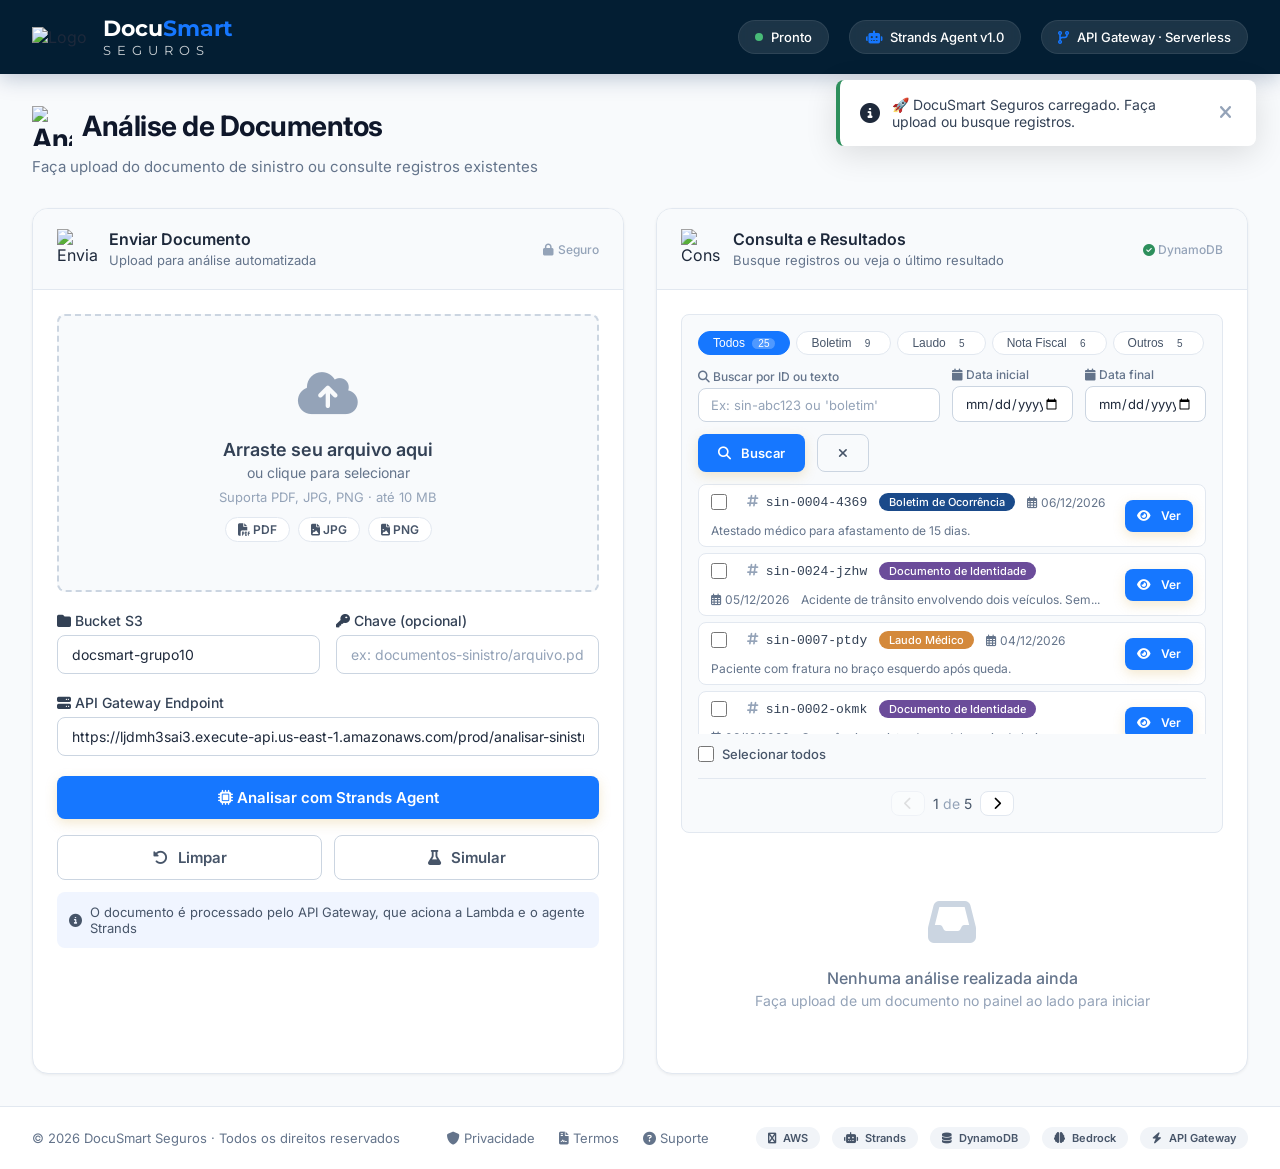
==== Frontend/index.html @ ffd3bc58 "update frontend" ====
<!DOCTYPE html>
<html lang="pt-BR">
<head>
    <meta charset="UTF-8">
    <meta name="viewport" content="width=device-width, initial-scale=1.0">
    <title>DocuSmart Seguros · Análise Inteligente de Sinistros</title>
    <link rel="preconnect" href="https://fonts.googleapis.com">
    <link rel="preconnect" href="https://fonts.gstatic.com" crossorigin>
    <link href="https://fonts.googleapis.com/css2?family=Inter:opsz,wght@14..32,300;14..32,400;14..32,500;14..32,600;14..32,700;14..32,800&family=Montserrat:wght@500&display=swap" rel="stylesheet">
    <link rel="stylesheet" href="https://cdnjs.cloudflare.com/ajax/libs/font-awesome/6.5.1/css/all.min.css">
    <link rel="stylesheet" href="styles.css">
</head>
<body>
    <!-- ===== HEADER ===== -->
    <header class="header">
        <div class="header-content">
            <div class="logo-section">
                <div class="logo-icon">
                    <img src="https://imgur.com/zdh03ls.png" alt="Logo" class="logo-img">
                </div>
                <div class="logo-text">
                    <h1>Docu<span>Smart</span></h1>
                    <span class="subtitle">SEGUROS</span>
                </div>
            </div>
            <div class="header-actions">
                <div class="header-badge" id="statusBadge">
                    <span class="status-dot" id="statusDot"></span>
                    <span id="statusText">Sistema Online</span>
                </div>
                <div class="header-badge">
                    <i class="fas fa-robot"></i>
                    <span>Strands Agent v1.0</span>
                </div>
                <div class="header-badge">
                    <i class="fas fa-code-branch"></i>
                    <span>API Gateway · Serverless</span>
                </div>
            </div>
        </div>
    </header>

    <!-- ===== MAIN ===== -->
    <main class="main">
        <div class="page-title">
            <h2 class="analysis-icon"><img src="https://imgur.com/0OrJDjE.png" alt="Análise" class="analysis-img">Análise de Documentos</h2>
            <p>Faça upload do documento de sinistro ou consulte registros existentes</p>
        </div>

        <div class="grid-2">
            <!-- ===== LEFT CARD ===== -->
            <div class="card">
                <div class="card-header">
                    <div class="card-header-left">
                        <img src="https://imgur.com/3xOG4aE.png" alt="Enviar" class="send-img">
                        <div class="header-text">
                            <h3>Enviar Documento</h3>
                            <span class="sub">Upload para análise automatizada</span>
                        </div>
                    </div>
                    <span class="badge-header">
                        <i class="fas fa-lock" style="margin-right: 4px;"></i>Seguro
                    </span>
                </div>
                <div class="card-body">
                    <!-- Upload Zone -->
                    <div class="upload-zone" id="uploadZone">
                        <div class="icon-big">
                            <i class="fas fa-cloud-arrow-up"></i>
                        </div>
                        <h4>Arraste seu arquivo aqui</h4>
                        <p>ou clique para selecionar</p>
                        <div class="hint">Suporta PDF, JPG, PNG · até 10 MB</div>
                        <div class="formats">
                            <span class="format-badge"><i class="fas fa-file-pdf"></i> PDF</span>
                            <span class="format-badge"><i class="fas fa-file-image"></i> JPG</span>
                            <span class="format-badge"><i class="fas fa-file-image"></i> PNG</span>
                        </div>
                        <input type="file" id="fileInput" accept=".pdf,.jpg,.jpeg,.png">
                    </div>

                    <!-- File Info -->
                    <div class="file-info" id="fileInfo">
                        <div class="file-detail">
                            <i class="fas fa-file-pdf" id="fileIcon"></i>
                            <div>
                                <div class="name" id="fileName">documento.pdf</div>
                                <div class="size" id="fileSize">0 KB</div>
                            </div>
                        </div>
                        <div class="file-status">
                            <i class="fas fa-check-circle"></i> Pronto para análise
                        </div>
                    </div>

                    <!-- Bucket/Key (opcional) -->
                    <div class="form-group">
                        <div class="form-row">
                            <div>
                                <label class="form-label"><i class="fas fa-folder"></i> Bucket S3</label>
                                <input class="form-input" id="bucketInput" value="docsmart-grupo10" placeholder="Nome do bucket">
                            </div>
                            <div>
                                <label class="form-label"><i class="fas fa-key"></i> Chave (opcional)</label>
                                <input class="form-input" id="keyInput" placeholder="ex: documentos-sinistro/arquivo.pdf">
                            </div>
                        </div>
                    </div>

                    <!-- API URL -->
                    <div class="form-group">
                        <label class="form-label"><i class="fas fa-server"></i> API Gateway Endpoint</label>
                        <input class="form-input" id="apiUrlInput" value="https://ljdmh3sai3.execute-api.us-east-1.amazonaws.com/prod/analisar-sinistro" placeholder="URL da API">
                    </div>

                    <!-- Actions -->
                    <button class="btn btn-secondary btn-block" id="analyzeBtn">
                        <span class="btn-text"><i class="fas fa-microchip"></i> Analisar com Strands Agent</span>
                        <span class="spinner"></span>
                    </button>

                    <div class="btn-group">
                        <button class="btn btn-outline" id="clearBtn" style="flex: 1;">
                            <i class="fas fa-undo-alt"></i> Limpar
                        </button>
                        <button class="btn btn-outline" id="mockBtn" style="flex: 1;">
                            <i class="fas fa-flask"></i> Simular
                        </button>
                    </div>

                    <div style="margin-top: 12px; padding: 12px; background: #f0f5ff; border-radius: var(--radius-sm); border-left: 3px solid var(--primary);">
                        <div style="display: flex; align-items: center; gap: 8px; font-size: 13px; color: var(--gray-600);">
                            <i class="fas fa-info-circle" style="color: var(--primary);"></i>
                            <span>O documento é processado pelo API Gateway, que aciona a Lambda e o agente Strands</span>
                        </div>
                    </div>
                </div>
            </div>

            <!-- ===== RIGHT CARD ===== -->
            <div class="card">
                <div class="card-header">
                    <div class="card-header-left">
                        <img src="https://imgur.com/2tyryrj.png" alt="Consultar" class="database-img">
                        <div class="header-text">
                            <h3>Consulta e Resultados</h3>
                            <span class="sub">Busque registros ou veja o último resultado</span>
                        </div>
                    </div>
                    <span class="badge-header">
                        <i class="fas fa-check-circle" style="color: var(--success);"></i> DynamoDB
                    </span>
                </div>
                <div class="card-body">
                    <!-- ===== SEARCH / FILTER SECTION ===== -->
                    <div class="search-section">
                        <div class="filter-tabs" id="filterTabs">
                            <button class="filter-tab active" data-filter="all">
                                Todos <span class="count" id="countAll">0</span>
                            </button>
                            <button class="filter-tab" data-filter="boletim">
                                Boletim <span class="count" id="countBoletim">0</span>
                            </button>
                            <button class="filter-tab" data-filter="laudo">
                                Laudo <span class="count" id="countLaudo">0</span>
                            </button>
                            <button class="filter-tab" data-filter="fiscal">
                                Nota Fiscal <span class="count" id="countFiscal">0</span>
                            </button>
                            <button class="filter-tab" data-filter="outro">
                                Outros <span class="count" id="countOutro">0</span>
                            </button>
                        </div>

                        <div class="search-row">
                            <div class="form-group">
                                <label class="form-label"><i class="fas fa-search"></i> Buscar por ID ou texto</label>
                                <input class="form-input" id="searchInput" placeholder="Ex: sin-abc123 ou 'boletim'">
                            </div>
                            <div class="form-group" style="flex: 0.5; min-width: 120px;">
                                <label class="form-label"><i class="fas fa-calendar"></i> Data inicial</label>
                                <input class="form-input" id="dateStart" type="date">
                            </div>
                            <div class="form-group" style="flex: 0.5; min-width: 120px;">
                                <label class="form-label"><i class="fas fa-calendar"></i> Data final</label>
                                <input class="form-input" id="dateEnd" type="date">
                            </div>
                            <button class="btn btn-secondary" id="searchBtn" style="height: 38px;">
                                <i class="fas fa-search"></i> Buscar
                            </button>
                            <button class="btn btn-outline" id="clearSearchBtn" style="height: 38px;">
                                <i class="fas fa-times"></i>
                            </button>
                        </div>

                        <!-- Search Results List -->
                        <div class="search-results" id="searchResults">
                            <div class="no-results" id="noResults">
                                <i class="fas fa-inbox" style="font-size: 24px; display: block; margin-bottom: 8px;"></i>
                                Nenhum registro encontrado
                            </div>
                        </div>

                        <!-- Select All e Contador -->
                        <div style="display: flex; justify-content: space-between; align-items: center; margin-top: 8px; flex-wrap: wrap; gap: 8px;">
                            <div class="select-all-wrapper">
                                <input type="checkbox" id="selectAllCheckbox">
                                <label for="selectAllCheckbox">Selecionar todos</label>
                                <span class="selected-count" id="selectedCount" style="display: none;">0 selecionados</span>
                            </div>
                            <div style="display: flex; gap: 8px; flex-wrap: wrap;">
                                <button class="btn btn-export-selected btn-sm" id="exportSelectedBtn" style="display: none; height: 32px; padding: 4px 16px; font-size: 12px;">
                                    <i class="fas fa-check-circle"></i> Exportar Selecionados
                                </button>
                            </div>
                        </div>

                        <!-- Pagination -->
                        <div class="pagination" id="pagination">
                            <button id="prevPage" disabled><i class="fas fa-chevron-left"></i></button>
                            <span id="pageInfo">
                                <span id="currentPage">1</span>
                                <span style="color: var(--gray-400);">de</span>
                                <span id="totalPages">1</span>
                            </span>
                            <button id="nextPage"><i class="fas fa-chevron-right"></i></button>
                        </div>
                    </div>

                    <!-- Results Panel -->
                    <div class="results-panel" id="resultsPanel">
                        <!-- Tipo com badge -->
                        <div class="result-item">
                            <span class="label"><i class="fas fa-tag"></i> Tipo</span>
                            <span class="value">
                                <span class="tag tag-boletim" id="resultTipo">Boletim de Ocorrência</span>
                            </span>
                        </div>

                        <div class="result-item">
                            <span class="label"><i class="fas fa-hashtag"></i> ID</span>
                            <span class="value" id="resultId" style="font-family: monospace; font-size: 13px;">-</span>
                        </div>

                        <div class="result-item">
                            <span class="label"><i class="fas fa-calendar"></i> Data</span>
                            <span class="value" id="resultData">-</span>
                        </div>

                        <div class="result-item">
                            <span class="label"><i class="fas fa-location-dot"></i> Local</span>
                            <span class="value" id="resultLocal">-</span>
                        </div>

                        <div class="result-item">
                            <span class="label"><i class="fas fa-money-bill-wave"></i> Valor Estimado</span>
                            <span class="value" id="resultValor" style="font-weight: 600; color: var(--primary);">-</span>
                        </div>

                        <div class="result-item">
                            <span class="label"><i class="fas fa-users"></i> Envolvidos</span>
                            <span class="value" id="resultEnvolvidos">-</span>
                        </div>

                        <div class="result-item result-item-full">
                            <span class="label"><i class="fas fa-file-lines"></i> Resumo</span>
                            <span class="value" id="resultResumo">-</span>
                        </div>

                        <div class="result-item">
                            <span class="label"><i class="fas fa-clock"></i> Processado em</span>
                            <span class="value" id="resultProcessado" style="font-size: 13px; color: var(--gray-500);">-</span>
                        </div>

                        <div class="result-item">
                            <span class="label"><i class="fas fa-file"></i> Arquivo</span>
                            <span class="value" id="resultArquivo" style="font-size: 13px; color: var(--gray-500);">-</span>
                        </div>

                        <!-- Ações do resultado -->
                        <div class="result-actions">
                            <button class="btn btn-outline" id="copyResultBtn" style="flex: 1;">
                                <i class="fas fa-copy"></i> Copiar JSON
                            </button>
                            <button class="btn btn-export" id="exportCurrentBtn" style="flex: 1;">
                                <i class="fas fa-file-excel"></i> Exportar CSV
                            </button>
                        </div>

                        <!-- Export Actions Gerais -->
                        <div class="export-actions">
                            <button class="btn btn-export-all" id="exportAllBtn">
                                <i class="fas fa-file-excel"></i> Exportar Todos
                            </button>
                            <button class="btn btn-outline" id="printAllBtn">
                                <i class="fas fa-print"></i> Imprimir Relatório
                            </button>
                        </div>

                        <!-- DynamoDB Preview -->
                        <div style="margin-top: 20px;">
                            <div class="dynamo-header">
                                <i class="fas fa-table"></i>
                                <span>DynamoDB · Registro completo</span>
                                <span class="badge-db"><i class="fas fa-check"></i> put_item</span>
                            </div>
                            <div class="dynamo-preview" id="dynamoPreview">
                                <span class="empty">// aguardando análise</span>
                            </div>
                            <div style="margin-top: 8px; font-size: 12px; color: var(--gray-400); display: flex; gap: 16px; flex-wrap: wrap;">
                                <span><i class="fas fa-info-circle"></i> ID gerado automaticamente pelo agente</span>
                                <span><i class="fas fa-aws"></i> Amazon DynamoDB</span>
                            </div>
                        </div>
                    </div>

                    <!-- Empty state -->
                    <div class="empty-state" id="emptyState">
                        <div class="icon">
                            <i class="fas fa-inbox"></i>
                        </div>
                        <h4>Nenhuma análise realizada ainda</h4>
                        <p>Faça upload de um documento no painel ao lado para iniciar</p>
                    </div>
                </div>
            </div>
        </div>
    </main>

    <!-- ===== FOOTER ===== -->
    <footer class="footer">
        <div class="footer-content">
            <span>© 2026 DocuSmart Seguros · Todos os direitos reservados</span>
            <div class="links">
                <a href="#"><i class="fas fa-shield"></i> Privacidade</a>
                <a href="#"><i class="fas fa-file-contract"></i> Termos</a>
                <a href="#"><i class="fas fa-question-circle"></i> Suporte</a>
            </div>
            <div class="tech">
                <span class="badge-tech"><i class="fas fa-aws"></i> AWS</span>
                <span class="badge-tech"><i class="fas fa-robot"></i> Strands</span>
                <span class="badge-tech"><i class="fas fa-database"></i> DynamoDB</span>
                <span class="badge-tech"><i class="fas fa-brain"></i> Bedrock</span>
                <span class="badge-tech"><i class="fas fa-bolt"></i> API Gateway</span>
            </div>
        </div>
    </footer>

    <!-- ===== TOAST CONTAINER ===== -->
    <div class="toast-container" id="toastContainer"></div>

    <!-- ===== MODAL ===== -->
    <div class="modal-overlay" id="detailModal">
        <div class="modal-content">
            <div class="modal-header">
                <h3 class="modal-title">
                    <img src="https://imgur.com/rhYz8p7.png" alt="Detalhes" class="search-img"> 
                    Detalhes do Registro
                </h3>
                <button class="modal-close" id="modalClose"><i class="fas fa-times"></i></button>
            </div>
            <div class="modal-body" id="modalBody">
                <!-- Conteúdo dinâmico -->
            </div>
        </div>
    </div>

    <!-- ===== JAVASCRIPT ===== -->
    <script src="script.js"></script>
</body>
</html>
---- Frontend/styles.css ----
/* ========================================
   DOCUSMART SEGUROS - STYLES
   Versão: 2.0.0
   ======================================== */

/* ===== RESET & BASE ===== */
* {
    margin: 0;
    padding: 0;
    box-sizing: border-box;
}

:root {
    --primary-light: #1a4a8a;
    --primary-lighter: #2a6aaa;
    --primary-dark: #031E33;
    --secondary: #1677FF;
    --secondary-light: #f0d080;
    --secondary-dark: #b8922e;
    --success: #2d8f5c;
    --success-bg: #e6f5ee;
    --success-light: #48bb78;
    --warning: #d4893b;
    --warning-bg: #fdf0e0;
    --danger: #c0392b;
    --danger-bg: #fde8e5;
    --gray-50: #f8fafc;
    --gray-100: #f1f4f8;
    --gray-200: #e2e8f0;
    --gray-300: #cbd5e1;
    --gray-400: #94a3b8;
    --gray-500: #64748b;
    --gray-600: #475569;
    --gray-700: #334155;
    --gray-800: #1e293b;
    --gray-900: #0f172a;
    --shadow-sm: 0 1px 3px rgba(0,0,0,0.06);
    --shadow-md: 0 4px 16px rgba(0,0,0,0.08);
    --shadow-lg: 0 8px 32px rgba(0,0,0,0.12);
    --shadow-xl: 0 16px 48px rgba(0,0,0,0.16);
    --radius: 16px;
    --radius-sm: 8px;
    --transition: all 0.3s cubic-bezier(0.4, 0, 0.2, 1);
    --font-primary: 'Inter', -apple-system, BlinkMacSystemFont, sans-serif;
    --font-logo: 'Montserrat', sans-serif;
}

html, body {
    height: 100%;
}

body {
    font-family: var(--font-primary);
    background: var(--gray-50);
    color: var(--gray-800);
    display: flex;
    flex-direction: column;
    min-height: 100vh;
    -webkit-font-smoothing: antialiased;
    -moz-osx-font-smoothing: grayscale;
}

/* ===== SCROLLBAR ===== */
::-webkit-scrollbar {
    width: 6px;
    height: 6px;
}

::-webkit-scrollbar-track {
    background: var(--gray-100);
    border-radius: 10px;
}

::-webkit-scrollbar-thumb {
    background: var(--gray-300);
    border-radius: 10px;
    transition: var(--transition);
}

::-webkit-scrollbar-thumb:hover {
    background: var(--gray-400);
}

/* ===== HEADER ===== */
.header {
    background: var(--primary-dark);
    padding: 0;
    position: sticky;
    top: 0;
    z-index: 100;
    box-shadow: 0 4px 20px rgba(10, 42, 92, 0.25);
}

.header-content {
    max-width: 1280px;
    margin: 0 auto;
    padding: 16px 32px;
    display: flex;
    justify-content: space-between;
    align-items: center;
    flex-wrap: wrap;
    gap: 16px;
}

.logo-section {
    display: flex;
    align-items: center;
    gap: 16px;
}

.logo-img, 
.analysis-img,
.send-img,
.database-img,
.search-img
 {
    width: 40px;
    height: 40px;
    object-fit: contain;
}

.logo-text {
    color: white;
}

.logo-text h1 {
    font-size: 22px;
    line-height: 1.2;
    font-family: var(--font-logo);
    font-weight: 700; /* Bold */
}

.logo-text h1 span {
    color: var(--secondary);
}

.logo-text .subtitle {
    font-size: 13px;
    font-weight: 400;
    opacity: 0.8;
    display: block;
    letter-spacing: 6px;
    font-family: var(--font-logo);
}

.analysis-icon {
    display: inline-flex;
    align-items: center;
    gap: 10px;
    margin: 0;
}

.header-actions {
    display: flex;
    align-items: center;
    gap: 20px;
}

.header-badge {
    display: flex;
    align-items: center;
    gap: 8px;
    background: rgba(255, 255, 255, 0.1);
    padding: 8px 16px;
    border-radius: 100px;
    color: white;
    font-size: 13px;
    font-weight: 500;
    backdrop-filter: blur(8px);
    border: 1px solid rgba(255, 255, 255, 0.08);
    transition: var(--transition);
}

.header-badge:hover {
    background: rgba(255, 255, 255, 0.18);
}

.header-badge i {
    color: var(--secondary);
}

.status-dot {
    width: 8px;
    height: 8px;
    border-radius: 50%;
    background: #48bb78;
    display: inline-block;
    animation: pulse-dot 2s infinite;
}

.status-dot.warning {
    background: var(--warning);
}

@keyframes pulse-dot {
    0%, 100% { opacity: 1; transform: scale(1); }
    50% { opacity: 0.5; transform: scale(0.8); }
}

/* ===== MAIN ===== */
.main {
    flex: 1;
    max-width: 1280px;
    margin: 0 auto;
    padding: 32px;
    width: 100%;
}

.page-title {
    margin-bottom: 32px;
}

.page-title h2 {
    font-size: 28px;
    font-weight: 700;
    color: var(--gray-900);
    letter-spacing: -0.5px;
}

.page-title p {
    color: var(--gray-500);
    margin-top: 4px;
    font-size: 15px;
}

/* ===== GRID ===== */
.grid-2 {
    display: grid;
    grid-template-columns: 1fr 1fr;
    gap: 32px;
}

@media (max-width: 1024px) {
    .grid-2 {
        grid-template-columns: 1fr;
        gap: 24px;
    }
}

/* ===== CARDS ===== */
.card {
    background: white;
    border-radius: var(--radius);
    box-shadow: var(--shadow-sm);
    border: 1px solid var(--gray-200);
    overflow: hidden;
    transition: var(--transition);
}

.card:hover {
    box-shadow: var(--shadow-md);
}

.card-header {
    padding: 20px 24px;
    border-bottom: 1px solid var(--gray-200);
    display: flex;
    align-items: center;
    justify-content: space-between;
    background: var(--gray-50);
}

.card-header-left {
    display: flex;
    align-items: center;
    gap: 12px;
}

.card-header-left .icon-wrapper {
    width: 40px;
    height: 40px;
    border-radius: 10px;
    display: flex;
    align-items: center;
    justify-content: center;
    font-size: 18px;
    flex-shrink: 0;
}

.icon-primary {
    background: #e8edf5;
    color: var(--secondary);
}

.icon-success {
    background: var(--success-bg);
    color: var(--success);
}

.icon-warning {
    background: var(--warning-bg);
    color: var(--warning);
}

.icon-secondary {
    background: #fdf6e0;
    color: var(--secondary-dark);
}

.card-header-left h3 {
    font-size: 16px;
    font-weight: 600;
    color: var(--gray-800);
}

.card-header-left .sub {
    font-size: 13px;
    color: var(--gray-500);
    font-weight: 400;
}

.card-header .badge-header {
    font-size: 12px;
    color: var(--gray-400);
    font-weight: 500;
}

.card-body {
    padding: 24px;
}

/* ===== UPLOAD ZONE ===== */
.upload-zone {
    border: 2px dashed var(--gray-300);
    border-radius: var(--radius-sm);
    padding: 48px 24px;
    text-align: center;
    cursor: pointer;
    transition: var(--transition);
    background: var(--gray-50);
    position: relative;
}

.upload-zone:hover {
    border-color: var(--primary-lighter);
    background: #f0f5ff;
}

.upload-zone.dragover {
    border-color: var(--secondary);
    background: #e8edf5;
    transform: scale(1.01);
}

.upload-zone .icon-big {
    font-size: 48px;
    color: var(--gray-400);
    margin-bottom: 16px;
    transition: var(--transition);
}

.upload-zone:hover .icon-big {
    color: var(--secondary);
    transform: translateY(-4px);
}

.upload-zone h4 {
    font-size: 18px;
    font-weight: 600;
    color: var(--gray-700);
    margin-bottom: 4px;
}

.upload-zone p {
    color: var(--gray-500);
    font-size: 14px;
}

.upload-zone .hint {
    font-size: 13px;
    color: var(--gray-400);
    margin-top: 8px;
}

.upload-zone .formats {
    display: flex;
    gap: 8px;
    justify-content: center;
    margin-top: 12px;
    flex-wrap: wrap;
}

.upload-zone .format-badge {
    background: white;
    padding: 4px 12px;
    border-radius: 100px;
    font-size: 12px;
    font-weight: 600;
    color: var(--gray-600);
    border: 1px solid var(--gray-200);
    transition: var(--transition);
}

.upload-zone .format-badge:hover {
    border-color: var(--secondary);
    color: var(--secondary);
}

#fileInput {
    display: none;
}

/* ===== FILE INFO ===== */
.file-info {
    margin-top: 16px;
    padding: 16px 20px;
    background: var(--gray-50);
    border-radius: var(--radius-sm);
    border: 1px solid var(--gray-200);
    display: none;
    align-items: center;
    justify-content: space-between;
    flex-wrap: wrap;
    gap: 12px;
    animation: fadeSlideIn 0.3s ease;
}

.file-info.show {
    display: flex;
}

.file-info .file-detail {
    display: flex;
    align-items: center;
    gap: 12px;
}

.file-info .file-detail i {
    font-size: 28px;
    color: var(--secondary);
}

.file-info .file-detail .name {
    font-weight: 500;
    color: var(--gray-800);
}

.file-info .file-detail .size {
    font-size: 13px;
    color: var(--gray-500);
}

.file-info .file-status {
    font-size: 13px;
    color: var(--success);
    font-weight: 500;
}

.file-info .file-status i {
    margin-right: 4px;
}

/* ===== FORM ===== */
.form-group {
    margin-top: 20px;
}

.form-label {
    display: block;
    font-size: 14px;
    font-weight: 500;
    color: var(--gray-700);
    margin-bottom: 6px;
}

.form-row {
    display: grid;
    grid-template-columns: 1fr 1fr;
    gap: 16px;
}

@media (max-width: 600px) {
    .form-row {
        grid-template-columns: 1fr;
        gap: 12px;
    }
}

.form-input {
    width: 100%;
    padding: 10px 14px;
    border: 1px solid var(--gray-300);
    border-radius: var(--radius-sm);
    font-size: 14px;
    font-family: inherit;
    transition: var(--transition);
    background: white;
    color: var(--gray-800);
}

.form-input:focus {
    outline: none;
    border-color: var(--secondary);
    box-shadow: 0 0 0 3px rgba(10, 42, 92, 0.1);
}

.form-input::placeholder {
    color: var(--gray-400);
}

.form-input:disabled {
    background: var(--gray-50);
    cursor: not-allowed;
}

/* ===== BUTTONS ===== */
.btn {
    display: inline-flex;
    align-items: center;
    justify-content: center;
    gap: 10px;
    padding: 12px 28px;
    border-radius: var(--radius-sm);
    font-size: 15px;
    font-weight: 600;
    font-family: inherit;
    border: none;
    cursor: pointer;
    transition: var(--transition);
    text-decoration: none;
    position: relative;
    overflow: hidden;
}


.btn-secondary {
    background: var(--secondary);
    color:white;
    box-shadow: 0 4px 12px rgba(212, 168, 67, 0.25);
}

.btn-secondary:hover:not(:disabled) {
    transform: translateY(-2px);
    box-shadow: 0 6px 20px rgba(212, 168, 67, 0.35);
}

.btn-outline {
    background: transparent;
    color: var(--gray-600);
    border: 1px solid var(--gray-300);
}

.btn-outline:hover:not(:disabled) {
    background: var(--gray-50);
    border-color: var(--gray-400);
}

.btn-success {
    background: var(--success);
    color: white;
    box-shadow: 0 4px 12px rgba(45, 143, 92, 0.25);
}

.btn-success:hover:not(:disabled) {
    background: #237a4e;
    transform: translateY(-2px);
    box-shadow: 0 6px 20px rgba(45, 143, 92, 0.35);
}

.btn-export {
    background: linear-gradient(135deg, #217346 0%, #2e9b5e 100%);
    color: white;
    box-shadow: 0 4px 12px rgba(33, 115, 70, 0.25);
}

.btn-export:hover:not(:disabled) {
    transform: translateY(-2px);
    box-shadow: 0 6px 20px rgba(33, 115, 70, 0.35);
}

.btn-export-all {
    background: linear-gradient(135deg, #1a5276 0%, #2980b9 100%);
    color: white;
    box-shadow: 0 4px 12px rgba(26, 82, 118, 0.25);
}

.btn-export-all:hover:not(:disabled) {
    transform: translateY(-2px);
    box-shadow: 0 6px 20px rgba(26, 82, 118, 0.35);
}

.btn-export-selected {
    background: linear-gradient(135deg, #7d3c98 0%, #a569bd 100%);
    color: white;
    box-shadow: 0 4px 12px rgba(125, 60, 152, 0.25);
}

.btn-export-selected:hover:not(:disabled) {
    transform: translateY(-2px);
    box-shadow: 0 6px 20px rgba(125, 60, 152, 0.35);
}

.btn-sm {
    padding: 6px 14px;
    font-size: 13px;
    height: 32px;
}

.btn-block {
    width: 100%;
    margin-top: 20px;
}

.btn .spinner {
    display: none;
    width: 20px;
    height: 20px;
    border: 2px solid rgba(255,255,255,0.3);
    border-top: 2px solid white;
    border-radius: 50%;
    animation: spin 0.8s linear infinite;
}

.btn.loading .spinner {
    display: inline-block;
}

.btn.loading .btn-text {
    display: none;
}

.btn-group {
    display: flex;
    gap: 12px;
    flex-wrap: wrap;
    margin-top: 16px;
}

@keyframes spin {
    to { transform: rotate(360deg); }
}

/* ===== SEARCH / FILTER ===== */
.search-section {
    margin: 0 0 20px 0;
    padding: 16px;
    background: var(--gray-50);
    border-radius: var(--radius-sm);
    border: 1px solid var(--gray-200);
}

.filter-tabs {
    display: flex;
    gap: 6px;
    flex-wrap: wrap;
    margin-bottom: 12px;
}

.filter-tab {
    padding: 4px 14px;
    border-radius: 100px;
    font-size: 12px;
    font-weight: 500;
    border: 1px solid var(--gray-200);
    background: white;
    color: var(--gray-600);
    cursor: pointer;
    transition: var(--transition);
}

.filter-tab:hover {
    border-color: var(--gray-400);
}

.filter-tab.active {
    background: var(--secondary);
    color: white;
    border-color: var(--secondary);
}

.filter-tab .count {
    background: rgba(255,255,255,0.2);
    padding: 0 6px;
    border-radius: 100px;
    font-size: 10px;
    margin-left: 4px;
}

.filter-tab.active .count {
    background: rgba(255,255,255,0.25);
}

.search-row {
    display: flex;
    gap: 12px;
    flex-wrap: wrap;
    align-items: flex-end;
}

.search-row .form-group {
    flex: 1;
    min-width: 150px;
    margin-top: 0;
}

.search-row .form-group .form-label {
    font-size: 12px;
    font-weight: 500;
    color: var(--gray-500);
    margin-bottom: 4px;
}

.search-row .form-input {
    padding: 8px 12px;
    font-size: 13px;
}

.search-row .btn {
    padding: 8px 20px;
    font-size: 13px;
    height: 38px;
    white-space: nowrap;
}

/* ===== SEARCH RESULTS ===== */
.search-results {
    margin-top: 12px;
    max-height: 250px;
    overflow-y: auto;
}

.search-result-item {
    display: flex;
    justify-content: space-between;
    align-items: center;
    padding: 8px 12px;
    background: white;
    border-radius: var(--radius-sm);
    border: 1px solid var(--gray-200);
    margin-bottom: 6px;
    cursor: pointer;
    transition: var(--transition);
}

.search-result-item:hover {
    border-color: var(--secondary);
    background: #f0f5ff;
}

.search-result-item .id {
    font-family: monospace;
    font-size: 13px;
    color: var(--gray-700);
}

.search-result-item .type {
    font-size: 11px;
    padding: 2px 10px;
    border-radius: 100px;
    color: white;
    font-weight: 500;
}

.search-result-item .date {
    font-size: 12px;
    color: var(--gray-500);
}

.search-result-item .btn-sm {
    padding: 4px 12px;
    font-size: 12px;
    border-radius: var(--radius-sm);
}

.search-result-item .checkbox-wrapper {
    display: flex;
    align-items: center;
    gap: 8px;
    margin-right: 8px;
}

.search-result-item .checkbox-wrapper input[type="checkbox"] {
    width: 16px;
    height: 16px;
    cursor: pointer;
    accent-color: var(--secondary);
}

.search-result-item .checkbox-wrapper input[type="checkbox"]:checked {
    accent-color: var(--secondary);
}

.select-all-wrapper {
    display: flex;
    align-items: center;
    gap: 8px;
    padding: 4px 0;
}

.select-all-wrapper input[type="checkbox"] {
    width: 16px;
    height: 16px;
    cursor: pointer;
    accent-color: var(--secondary);
}

.select-all-wrapper label {
    font-size: 13px;
    color: var(--gray-600);
    cursor: pointer;
    font-weight: 500;
}

.selected-count {
    display: inline-flex;
    align-items: center;
    gap: 4px;
    background: var(--secondary);
    color: white;
    padding: 2px 10px;
    border-radius: 100px;
    font-size: 12px;
    font-weight: 600;
}

.no-results {
    text-align: center;
    padding: 20px;
    color: var(--gray-500);
    font-size: 14px;
}

/* ===== PAGINATION ===== */
.pagination {
    display: none;
    justify-content: center;
    align-items: center;
    gap: 8px;
    margin-top: 12px;
    padding-top: 12px;
    border-top: 1px solid var(--gray-200);
}

.pagination button {
    padding: 4px 12px;
    border-radius: var(--radius-sm);
    border: 1px solid var(--gray-200);
    background: white;
    cursor: pointer;
    font-size: 13px;
    transition: var(--transition);
}

.pagination button:hover:not(:disabled) {
    background: var(--gray-50);
    border-color: var(--gray-400);
}

.pagination button:disabled {
    opacity: 0.4;
    cursor: not-allowed;
}

.pagination #pageInfo {
    display: flex;
    align-items: center;
    gap: 4px;
    font-size: 14px;
    color: var(--gray-600);
}

/* ===== RESULTS ===== */
.results-panel {
    display: none;
}

.results-panel.show {
    display: block;
    animation: fadeSlideIn 0.5s ease;
}

@keyframes fadeSlideIn {
    from {
        opacity: 0;
        transform: translateY(16px);
    }
    to {
        opacity: 1;
        transform: translateY(0);
    }
}

.result-item {
    display: flex;
    justify-content: space-between;
    align-items: flex-start;
    padding: 12px 0;
    border-bottom: 1px solid var(--gray-100);
}

.result-item:last-child {
    border-bottom: none;
}

.result-item .label {
    font-size: 13px;
    font-weight: 500;
    color: var(--gray-500);
    min-width: 110px;
    flex-shrink: 0;
}

.result-item .value {
    font-size: 14px;
    color: var(--gray-800);
    text-align: right;
    flex: 1;
    word-break: break-word;
}

.result-item .value .tag {
    display: inline-block;
    padding: 3px 12px;
    border-radius: 100px;
    font-size: 12px;
    font-weight: 600;
    margin: 2px 4px 2px 0;
}

.tag-boletim {
    background: #e8edf5;
    color: var(--secondary);
}

.tag-laudo {
    background: var(--warning-bg);
    color: var(--warning);
}

.tag-fiscal {
    background: var(--success-bg);
    color: var(--success);
}

.tag-outro {
    background: var(--gray-200);
    color: var(--gray-600);
}

.result-item .value .envolvido-tag {
    display: inline-block;
    background: var(--gray-100);
    padding: 2px 10px;
    border-radius: 100px;
    font-size: 12px;
    margin: 2px 4px 2px 0;
    color: var(--gray-700);
}

.result-item-full {
    flex-direction: column;
    align-items: stretch;
    gap: 8px;
    padding-bottom: 16px;
}

.result-item-full .value {
    text-align: left;
    font-size: 14px;
    line-height: 1.6;
    background: var(--gray-50);
    padding: 12px 16px;
    border-radius: var(--radius-sm);
}

.result-actions {
    margin-top: 20px;
    padding-top: 20px;
    border-top: 1px solid var(--gray-200);
    display: flex;
    gap: 12px;
    flex-wrap: wrap;
}

/* ===== EXPORT ACTIONS ===== */
.export-actions {
    display: flex;
    gap: 12px;
    flex-wrap: wrap;
    margin-top: 16px;
    padding-top: 16px;
    border-top: 1px solid var(--gray-200);
}

.export-actions .btn {
    flex: 1;
    min-width: 140px;
}

/* ===== DYNAMO PREVIEW ===== */
.dynamo-preview {
    background: var(--gray-900);
    border-radius: var(--radius-sm);
    padding: 20px;
    margin-top: 12px;
    font-family: 'Monaco', 'Menlo', 'Consolas', 'Courier New', monospace;
    font-size: 12px;
    color: #e2e8f0;
    overflow-x: auto;
    white-space: pre-wrap;
    word-break: break-all;
    border: 1px solid var(--gray-700);
    max-height: 200px;
    overflow-y: auto;
    line-height: 1.6;
}

.dynamo-preview .key {
    color: #fbbf24;
}

.dynamo-preview .string {
    color: #6ee7b7;
}

.dynamo-preview .number {
    color: #60a5fa;
}

.dynamo-preview .boolean {
    color: #f472b6;
}

.dynamo-preview .null {
    color: #9ca3af;
}

.dynamo-preview .bracket {
    color: #d1d5db;
}

.dynamo-preview .empty {
    color: var(--gray-500);
    font-style: italic;
}

.dynamo-header {
    display: flex;
    align-items: center;
    gap: 8px;
    margin-bottom: 8px;
}

.dynamo-header i {
    color: var(--gray-500);
}

.dynamo-header span {
    font-size: 13px;
    font-weight: 500;
    color: var(--gray-600);
}

.dynamo-header .badge-db {
    font-size: 11px;
    color: var(--gray-400);
    margin-left: auto;
    background: var(--gray-100);
    padding: 2px 10px;
    border-radius: 100px;
}

/* ===== EMPTY STATE ===== */
.empty-state {
    text-align: center;
    padding: 40px 20px;
}

.empty-state .icon {
    font-size: 48px;
    color: var(--gray-300);
    margin-bottom: 16px;
}

.empty-state h4 {
    color: var(--gray-500);
    font-weight: 500;
}

.empty-state p {
    color: var(--gray-400);
    font-size: 14px;
    margin-top: 4px;
}

/* ===== MODAL ===== */

.modal-title {
    display: flex;
    align-items: center;
    gap: 10px;
    margin: 0;
}

.modal-overlay {
    position: fixed;
    top: 0;
    left: 0;
    right: 0;
    bottom: 0;
    background: rgba(0,0,0,0.5);
    backdrop-filter: blur(4px);
    z-index: 2000;
    display: none;
    justify-content: center;
    align-items: center;
    padding: 20px;
}

.modal-overlay.show {
    display: flex;
    animation: fadeIn 0.3s ease;
}

.modal-content {
    background: white;
    border-radius: var(--radius);
    max-width: 700px;
    width: 100%;
    max-height: 90vh;
    overflow-y: auto;
    padding: 32px;
    box-shadow: var(--shadow-xl);
    animation: slideUp 0.3s ease;
}

@keyframes fadeIn {
    from { opacity: 0; }
    to { opacity: 1; }
}

@keyframes slideUp {
    from {
        opacity: 0;
        transform: translateY(30px);
    }
    to {
        opacity: 1;
        transform: translateY(0);
    }
}

.modal-header {
    display: flex;
    justify-content: space-between;
    align-items: center;
    margin-bottom: 20px;
    padding-bottom: 16px;
    border-bottom: 1px solid var(--gray-200);
}

.modal-header h3 {
    font-size: 20px;
    font-weight: 700;
    color: var(--gray-900);
}

.modal-close {
    background: none;
    border: none;
    font-size: 24px;
    color: var(--gray-400);
    cursor: pointer;
    transition: var(--transition);
    padding: 4px;
}

.modal-close:hover {
    color: var(--gray-600);
    transform: rotate(90deg);
}

.modal-body .result-item {
    padding: 10px 0;
}

/* ===== TOAST ===== */
.toast-container {
    position: fixed;
    top: 80px;
    right: 24px;
    z-index: 1000;
    display: flex;
    flex-direction: column;
    gap: 12px;
    max-width: 420px;
    width: 100%;
}

.toast {
    background: white;
    padding: 16px 20px;
    border-radius: var(--radius-sm);
    box-shadow: var(--shadow-lg);
    border-left: 4px solid var(--success);
    display: flex;
    align-items: center;
    gap: 12px;
    animation: slideInRight 0.4s ease;
    transform-origin: right;
}

.toast.error {
    border-left-color: var(--danger);
}

.toast.warning {
    border-left-color: var(--warning);
}

.toast .toast-icon {
    font-size: 20px;
    flex-shrink: 0;
}

.toast .toast-icon.success {
    color: var(--success);
}

.toast .toast-icon.error {
    color: var(--danger);
}

.toast .toast-icon.warning {
    color: var(--warning);
}

.toast .toast-content {
    flex: 1;
    font-size: 14px;
    color: var(--gray-700);
}

.toast .toast-close {
    background: none;
    border: none;
    font-size: 18px;
    color: var(--gray-400);
    cursor: pointer;
    padding: 4px;
    transition: var(--transition);
}

.toast .toast-close:hover {
    color: var(--gray-600);
}

@keyframes slideInRight {
    from {
        opacity: 0;
        transform: translateX(40px);
    }
    to {
        opacity: 1;
        transform: translateX(0);
    }
}

.toast.hide {
    animation: slideOutRight 0.3s ease forwards;
}

@keyframes slideOutRight {
    to {
        opacity: 0;
        transform: translateX(40px);
    }
}

/* ===== FOOTER ===== */
.footer {
    background: white;
    border-top: 1px solid var(--gray-200);
    padding: 20px 32px;
    margin-top: auto;
}

.footer-content {
    max-width: 1280px;
    margin: 0 auto;
    display: flex;
    justify-content: space-between;
    align-items: center;
    flex-wrap: wrap;
    gap: 12px;
    font-size: 13px;
    color: var(--gray-500);
}

.footer-content .links {
    display: flex;
    gap: 24px;
}

.footer-content .links a {
    color: var(--gray-500);
    text-decoration: none;
    transition: var(--transition);
}

.footer-content .links a:hover {
    color: var(--secondary);
}

.footer-content .tech {
    display: flex;
    align-items: center;
    gap: 12px;
    flex-wrap: wrap;
}

.footer-content .tech .badge-tech {
    background: var(--gray-100);
    padding: 4px 12px;
    border-radius: 100px;
    font-size: 11px;
    font-weight: 600;
    color: var(--gray-600);
    transition: var(--transition);
}

.footer-content .tech .badge-tech:hover {
    background: var(--gray-200);
    color: var(--gray-800);
}

.footer-content .tech .badge-tech i {
    margin-right: 4px;
}

/* ===== RESPONSIVE ===== */
@media (max-width: 768px) {
    .header-content {
        padding: 12px 16px;
        flex-direction: column;
        align-items: stretch;
    }

    .header-actions {
        justify-content: space-between;
        flex-wrap: wrap;
    }

    .header-badge {
        font-size: 12px;
        padding: 6px 12px;
    }

    .main {
        padding: 16px;
    }

    .page-title h2 {
        font-size: 22px;
    }

    .card-header {
        padding: 16px 20px;
        flex-wrap: wrap;
        gap: 8px;
    }

    .card-body {
        padding: 16px;
    }

    .upload-zone {
        padding: 32px 16px;
    }

    .upload-zone .icon-big {
        font-size: 36px;
    }

    .upload-zone h4 {
        font-size: 16px;
    }

    .search-row {
        flex-direction: column;
        align-items: stretch;
    }

    .search-row .form-group {
        min-width: auto;
    }

    .search-row .btn {
        width: 100%;
    }

    .filter-tabs {
        overflow-x: auto;
        flex-wrap: nowrap;
        padding-bottom: 4px;
    }

    .result-item {
        flex-direction: column;
        gap: 4px;
        padding: 10px 0;
    }

    .result-item .value {
        text-align: left;
        width: 100%;
    }

    .result-item .label {
        min-width: auto;
    }

    .modal-content {
        padding: 20px;
        margin: 10px;
        max-height: 95vh;
    }

    .footer-content {
        flex-direction: column;
        text-align: center;
    }

    .footer-content .links {
        justify-content: center;
    }

    .footer-content .tech {
        justify-content: center;
    }

    .toast-container {
        right: 12px;
        left: 12px;
        max-width: none;
        top: 72px;
    }

    .btn {
        padding: 10px 20px;
        font-size: 14px;
    }

    .search-result-item {
        flex-wrap: wrap;
        gap: 8px;
    }

    .search-result-item .btn-sm {
        width: 100%;
    }

    .export-actions .btn {
        flex: 1 1 100%;
    }

    .search-result-item .checkbox-wrapper {
        margin-right: 4px;
    }
}

@media (max-width: 480px) {
    .logo-text h1 {
        font-size: 18px;
    }

    .logo-icon {
        width: 40px;
        height: 40px;
        font-size: 20px;
    }

    .grid-2 {
        gap: 16px;
    }

    .result-actions {
        flex-direction: column;
    }

    .result-actions .btn {
        width: 100%;
    }

    .form-row {
        grid-template-columns: 1fr;
    }
}

/* ===== UTILITY ===== */
.mt-8 { margin-top: 8px; }
.mt-16 { margin-top: 16px; }
.mt-24 { margin-top: 24px; }
.text-center { text-align: center; }
.text-muted { color: var(--gray-500); }
.text-success { color: var(--success); }
.text-primary { color: var(--secondary); }
.flex { display: flex; }
.flex-center { align-items: center; }
.gap-8 { gap: 8px; }
.gap-12 { gap: 12px; }
.gap-16 { gap: 16px; }
.w-full { width: 100%; }
.hidden { display: none !important; }
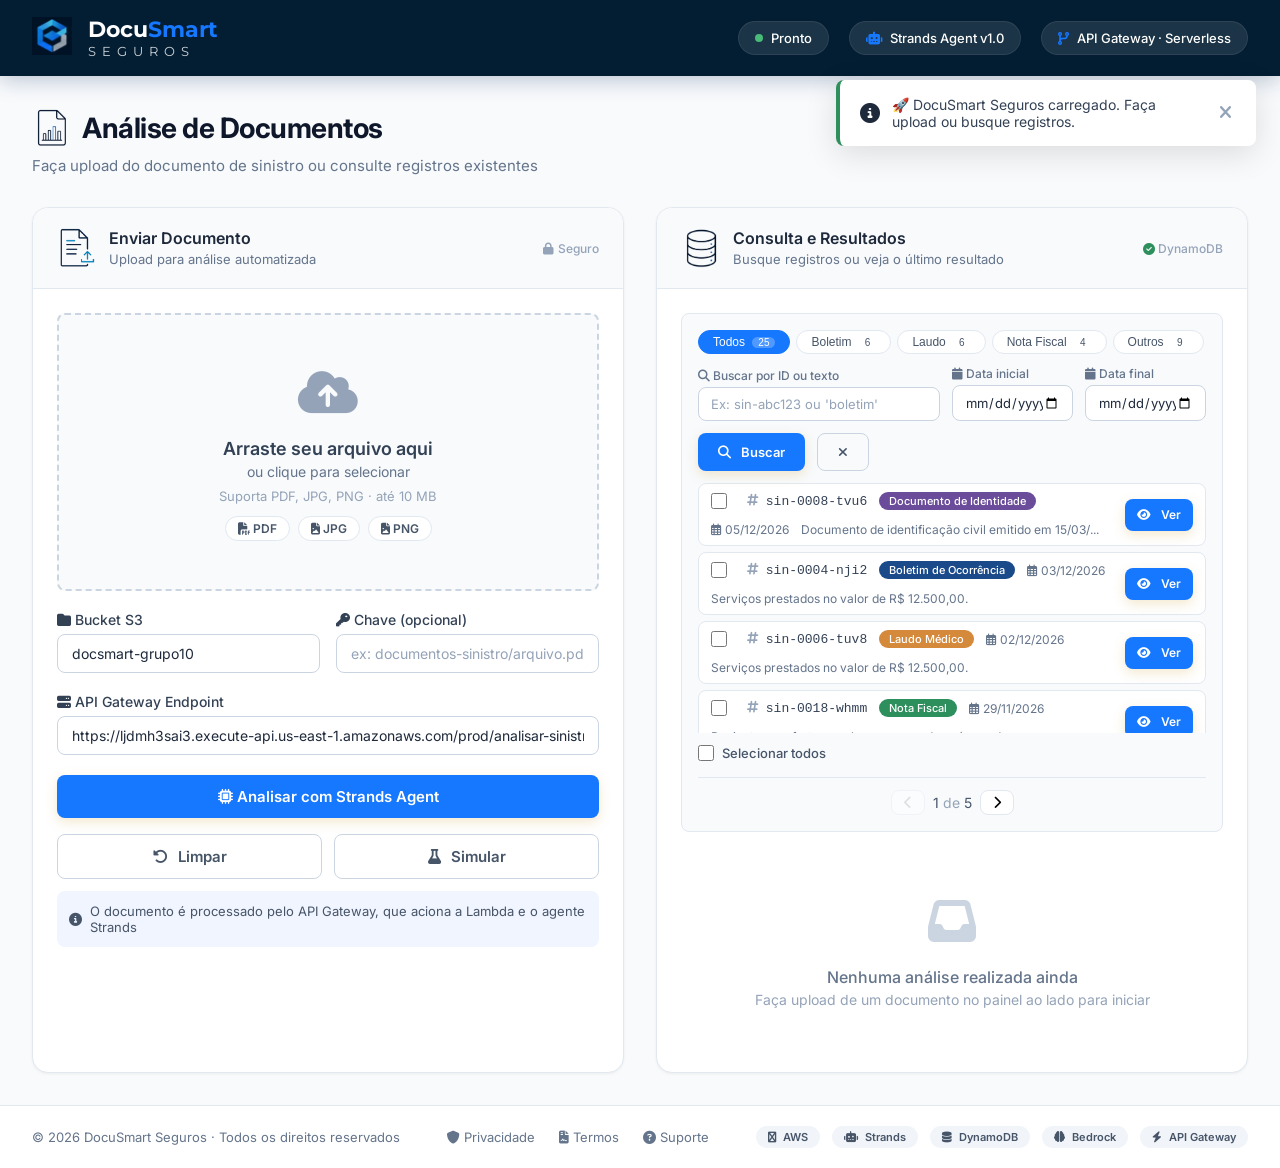
==== commit a289477b: "ajuste na documentação tecnica, apoio aos integrantes e contatos atualizados." ====
--- a/Frontend/index.html
+++ b/Frontend/index.html
@@ -16,7 +16,7 @@
         <div class="header-content">
             <div class="logo-section">
                 <div class="logo-icon">
-                    <img src="https://imgur.com/zdh03ls.png" alt="Logo" class="logo-img">
+                    <img src="assets/image/Identidade_ficticia/logo.png" alt="Logo" class="logo-img">
                 </div>
                 <div class="logo-text">
                     <h1>Docu<span>Smart</span></h1>
@@ -43,7 +43,7 @@
     <!-- ===== MAIN ===== -->
     <main class="main">
         <div class="page-title">
-            <h2 class="analysis-icon"><img src="https://imgur.com/0OrJDjE.png" alt="Análise" class="analysis-img">Análise de Documentos</h2>
+            <h2 class="analysis-icon"><img src="assets/image/Identidade_ficticia/doc.png" alt="Análise" class="analysis-img">Análise de Documentos</h2>
             <p>Faça upload do documento de sinistro ou consulte registros existentes</p>
         </div>
 
@@ -52,7 +52,7 @@
             <div class="card">
                 <div class="card-header">
                     <div class="card-header-left">
-                        <img src="https://imgur.com/3xOG4aE.png" alt="Enviar" class="send-img">
+                        <img src="assets/image/Identidade_ficticia/envia.png" alt="Enviar" class="send-img">
                         <div class="header-text">
                             <h3>Enviar Documento</h3>
                             <span class="sub">Upload para análise automatizada</span>
@@ -141,7 +141,7 @@
             <div class="card">
                 <div class="card-header">
                     <div class="card-header-left">
-                        <img src="https://imgur.com/2tyryrj.png" alt="Consultar" class="database-img">
+                        <img src="assets/image/Identidade_ficticia/db.png" alt="Consultar" class="database-img">
                         <div class="header-text">
                             <h3>Consulta e Resultados</h3>
                             <span class="sub">Busque registros ou veja o último resultado</span>
@@ -368,4 +368,4 @@
     <!-- ===== JAVASCRIPT ===== -->
     <script src="script.js"></script>
 </body>
-</html>+</html>
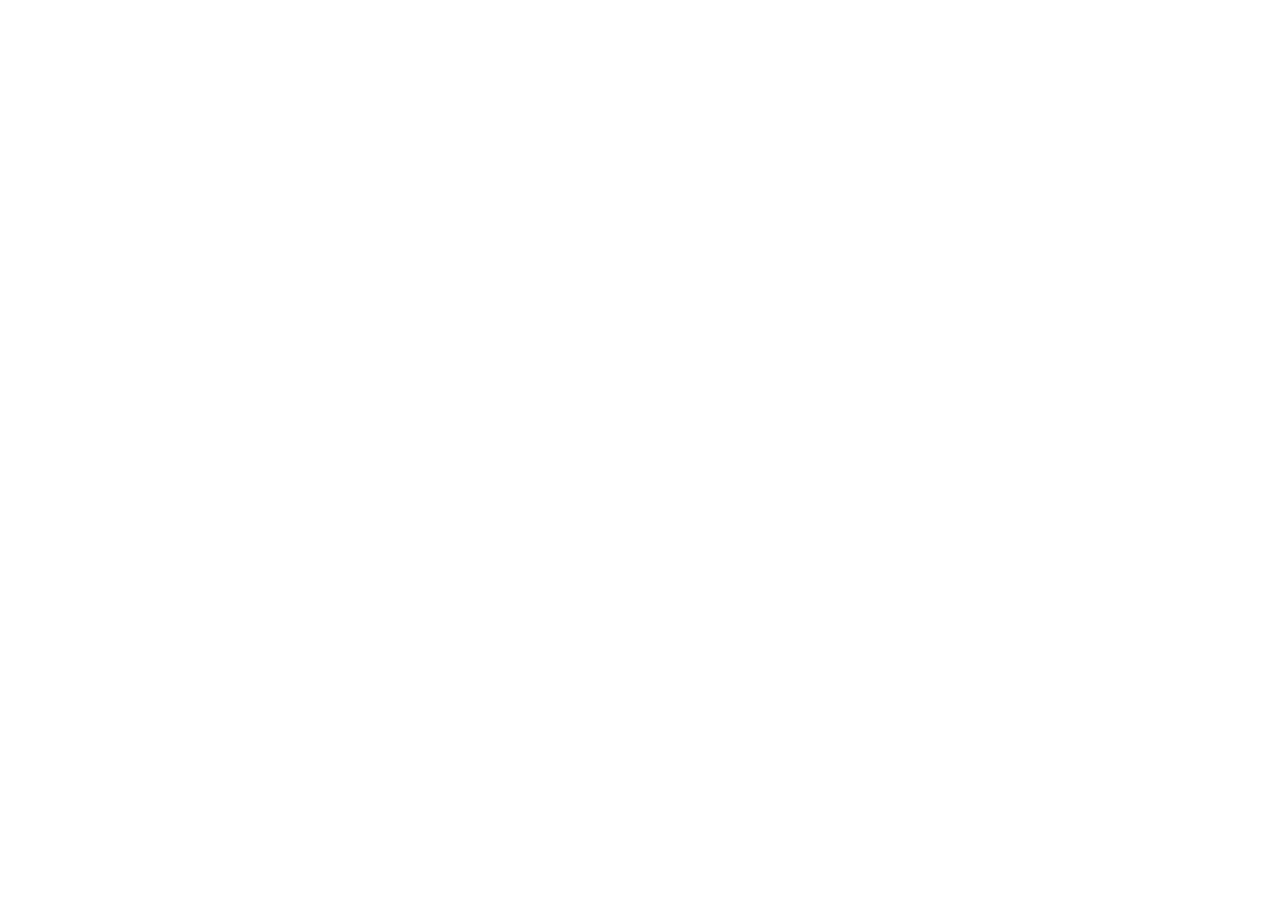
==== commit 08339f5d: "pagina reservada para ações futuras" ====
--- a/Frontend/index.html
+++ b/Frontend/index.html
@@ -3,369 +3,24 @@
 <head>
     <meta charset="UTF-8">
     <meta name="viewport" content="width=device-width, initial-scale=1.0">
-    <title>DocuSmart Seguros · Análise Inteligente de Sinistros</title>
-    <link rel="preconnect" href="https://fonts.googleapis.com">
-    <link rel="preconnect" href="https://fonts.gstatic.com" crossorigin>
-    <link href="https://fonts.googleapis.com/css2?family=Inter:opsz,wght@14..32,300;14..32,400;14..32,500;14..32,600;14..32,700;14..32,800&family=Montserrat:wght@500&display=swap" rel="stylesheet">
-    <link rel="stylesheet" href="https://cdnjs.cloudflare.com/ajax/libs/font-awesome/6.5.1/css/all.min.css">
-    <link rel="stylesheet" href="styles.css">
+    <title>DocuSmart Seguros</title>
 </head>
 <body>
-    <!-- ===== HEADER ===== -->
-    <header class="header">
-        <div class="header-content">
-            <div class="logo-section">
-                <div class="logo-icon">
-                    <img src="assets/image/Identidade_ficticia/logo.png" alt="Logo" class="logo-img">
-                </div>
-                <div class="logo-text">
-                    <h1>Docu<span>Smart</span></h1>
-                    <span class="subtitle">SEGUROS</span>
-                </div>
-            </div>
-            <div class="header-actions">
-                <div class="header-badge" id="statusBadge">
-                    <span class="status-dot" id="statusDot"></span>
-                    <span id="statusText">Sistema Online</span>
-                </div>
-                <div class="header-badge">
-                    <i class="fas fa-robot"></i>
-                    <span>Strands Agent v1.0</span>
-                </div>
-                <div class="header-badge">
-                    <i class="fas fa-code-branch"></i>
-                    <span>API Gateway · Serverless</span>
-                </div>
-            </div>
-        </div>
-    </header>
+    <!--
+        Entrada principal reservada para evolucao futura.
 
-    <!-- ===== MAIN ===== -->
-    <main class="main">
-        <div class="page-title">
-            <h2 class="analysis-icon"><img src="assets/image/Identidade_ficticia/doc.png" alt="Análise" class="analysis-img">Análise de Documentos</h2>
-            <p>Faça upload do documento de sinistro ou consulte registros existentes</p>
-        </div>
+        Escopo previsto:
+        - pagina institucional e comercial;
+        - captura de contatos e oportunidades;
+        - webhooks para integracoes externas;
+        - chamadas para servicos comerciais;
+        - direcionamento para os ambientes autenticados.
 
-        <div class="grid-2">
-            <!-- ===== LEFT CARD ===== -->
-            <div class="card">
-                <div class="card-header">
-                    <div class="card-header-left">
-                        <img src="assets/image/Identidade_ficticia/envia.png" alt="Enviar" class="send-img">
-                        <div class="header-text">
-                            <h3>Enviar Documento</h3>
-                            <span class="sub">Upload para análise automatizada</span>
-                        </div>
-                    </div>
-                    <span class="badge-header">
-                        <i class="fas fa-lock" style="margin-right: 4px;"></i>Seguro
-                    </span>
-                </div>
-                <div class="card-body">
-                    <!-- Upload Zone -->
-                    <div class="upload-zone" id="uploadZone">
-                        <div class="icon-big">
-                            <i class="fas fa-cloud-arrow-up"></i>
-                        </div>
-                        <h4>Arraste seu arquivo aqui</h4>
-                        <p>ou clique para selecionar</p>
-                        <div class="hint">Suporta PDF, JPG, PNG · até 10 MB</div>
-                        <div class="formats">
-                            <span class="format-badge"><i class="fas fa-file-pdf"></i> PDF</span>
-                            <span class="format-badge"><i class="fas fa-file-image"></i> JPG</span>
-                            <span class="format-badge"><i class="fas fa-file-image"></i> PNG</span>
-                        </div>
-                        <input type="file" id="fileInput" accept=".pdf,.jpg,.jpeg,.png">
-                    </div>
-
-                    <!-- File Info -->
-                    <div class="file-info" id="fileInfo">
-                        <div class="file-detail">
-                            <i class="fas fa-file-pdf" id="fileIcon"></i>
-                            <div>
-                                <div class="name" id="fileName">documento.pdf</div>
-                                <div class="size" id="fileSize">0 KB</div>
-                            </div>
-                        </div>
-                        <div class="file-status">
-                            <i class="fas fa-check-circle"></i> Pronto para análise
-                        </div>
-                    </div>
-
-                    <!-- Bucket/Key (opcional) -->
-                    <div class="form-group">
-                        <div class="form-row">
-                            <div>
-                                <label class="form-label"><i class="fas fa-folder"></i> Bucket S3</label>
-                                <input class="form-input" id="bucketInput" value="docsmart-grupo10" placeholder="Nome do bucket">
-                            </div>
-                            <div>
-                                <label class="form-label"><i class="fas fa-key"></i> Chave (opcional)</label>
-                                <input class="form-input" id="keyInput" placeholder="ex: documentos-sinistro/arquivo.pdf">
-                            </div>
-                        </div>
-                    </div>
-
-                    <!-- API URL -->
-                    <div class="form-group">
-                        <label class="form-label"><i class="fas fa-server"></i> API Gateway Endpoint</label>
-                        <input class="form-input" id="apiUrlInput" value="https://ljdmh3sai3.execute-api.us-east-1.amazonaws.com/prod/analisar-sinistro" placeholder="URL da API">
-                    </div>
-
-                    <!-- Actions -->
-                    <button class="btn btn-secondary btn-block" id="analyzeBtn">
-                        <span class="btn-text"><i class="fas fa-microchip"></i> Analisar com Strands Agent</span>
-                        <span class="spinner"></span>
-                    </button>
-
-                    <div class="btn-group">
-                        <button class="btn btn-outline" id="clearBtn" style="flex: 1;">
-                            <i class="fas fa-undo-alt"></i> Limpar
-                        </button>
-                        <button class="btn btn-outline" id="mockBtn" style="flex: 1;">
-                            <i class="fas fa-flask"></i> Simular
-                        </button>
-                    </div>
-
-                    <div style="margin-top: 12px; padding: 12px; background: #f0f5ff; border-radius: var(--radius-sm); border-left: 3px solid var(--primary);">
-                        <div style="display: flex; align-items: center; gap: 8px; font-size: 13px; color: var(--gray-600);">
-                            <i class="fas fa-info-circle" style="color: var(--primary);"></i>
-                            <span>O documento é processado pelo API Gateway, que aciona a Lambda e o agente Strands</span>
-                        </div>
-                    </div>
-                </div>
-            </div>
-
-            <!-- ===== RIGHT CARD ===== -->
-            <div class="card">
-                <div class="card-header">
-                    <div class="card-header-left">
-                        <img src="assets/image/Identidade_ficticia/db.png" alt="Consultar" class="database-img">
-                        <div class="header-text">
-                            <h3>Consulta e Resultados</h3>
-                            <span class="sub">Busque registros ou veja o último resultado</span>
-                        </div>
-                    </div>
-                    <span class="badge-header">
-                        <i class="fas fa-check-circle" style="color: var(--success);"></i> DynamoDB
-                    </span>
-                </div>
-                <div class="card-body">
-                    <!-- ===== SEARCH / FILTER SECTION ===== -->
-                    <div class="search-section">
-                        <div class="filter-tabs" id="filterTabs">
-                            <button class="filter-tab active" data-filter="all">
-                                Todos <span class="count" id="countAll">0</span>
-                            </button>
-                            <button class="filter-tab" data-filter="boletim">
-                                Boletim <span class="count" id="countBoletim">0</span>
-                            </button>
-                            <button class="filter-tab" data-filter="laudo">
-                                Laudo <span class="count" id="countLaudo">0</span>
-                            </button>
-                            <button class="filter-tab" data-filter="fiscal">
-                                Nota Fiscal <span class="count" id="countFiscal">0</span>
-                            </button>
-                            <button class="filter-tab" data-filter="outro">
-                                Outros <span class="count" id="countOutro">0</span>
-                            </button>
-                        </div>
-
-                        <div class="search-row">
-                            <div class="form-group">
-                                <label class="form-label"><i class="fas fa-search"></i> Buscar por ID ou texto</label>
-                                <input class="form-input" id="searchInput" placeholder="Ex: sin-abc123 ou 'boletim'">
-                            </div>
-                            <div class="form-group" style="flex: 0.5; min-width: 120px;">
-                                <label class="form-label"><i class="fas fa-calendar"></i> Data inicial</label>
-                                <input class="form-input" id="dateStart" type="date">
-                            </div>
-                            <div class="form-group" style="flex: 0.5; min-width: 120px;">
-                                <label class="form-label"><i class="fas fa-calendar"></i> Data final</label>
-                                <input class="form-input" id="dateEnd" type="date">
-                            </div>
-                            <button class="btn btn-secondary" id="searchBtn" style="height: 38px;">
-                                <i class="fas fa-search"></i> Buscar
-                            </button>
-                            <button class="btn btn-outline" id="clearSearchBtn" style="height: 38px;">
-                                <i class="fas fa-times"></i>
-                            </button>
-                        </div>
-
-                        <!-- Search Results List -->
-                        <div class="search-results" id="searchResults">
-                            <div class="no-results" id="noResults">
-                                <i class="fas fa-inbox" style="font-size: 24px; display: block; margin-bottom: 8px;"></i>
-                                Nenhum registro encontrado
-                            </div>
-                        </div>
-
-                        <!-- Select All e Contador -->
-                        <div style="display: flex; justify-content: space-between; align-items: center; margin-top: 8px; flex-wrap: wrap; gap: 8px;">
-                            <div class="select-all-wrapper">
-                                <input type="checkbox" id="selectAllCheckbox">
-                                <label for="selectAllCheckbox">Selecionar todos</label>
-                                <span class="selected-count" id="selectedCount" style="display: none;">0 selecionados</span>
-                            </div>
-                            <div style="display: flex; gap: 8px; flex-wrap: wrap;">
-                                <button class="btn btn-export-selected btn-sm" id="exportSelectedBtn" style="display: none; height: 32px; padding: 4px 16px; font-size: 12px;">
-                                    <i class="fas fa-check-circle"></i> Exportar Selecionados
-                                </button>
-                            </div>
-                        </div>
-
-                        <!-- Pagination -->
-                        <div class="pagination" id="pagination">
-                            <button id="prevPage" disabled><i class="fas fa-chevron-left"></i></button>
-                            <span id="pageInfo">
-                                <span id="currentPage">1</span>
-                                <span style="color: var(--gray-400);">de</span>
-                                <span id="totalPages">1</span>
-                            </span>
-                            <button id="nextPage"><i class="fas fa-chevron-right"></i></button>
-                        </div>
-                    </div>
-
-                    <!-- Results Panel -->
-                    <div class="results-panel" id="resultsPanel">
-                        <!-- Tipo com badge -->
-                        <div class="result-item">
-                            <span class="label"><i class="fas fa-tag"></i> Tipo</span>
-                            <span class="value">
-                                <span class="tag tag-boletim" id="resultTipo">Boletim de Ocorrência</span>
-                            </span>
-                        </div>
-
-                        <div class="result-item">
-                            <span class="label"><i class="fas fa-hashtag"></i> ID</span>
-                            <span class="value" id="resultId" style="font-family: monospace; font-size: 13px;">-</span>
-                        </div>
-
-                        <div class="result-item">
-                            <span class="label"><i class="fas fa-calendar"></i> Data</span>
-                            <span class="value" id="resultData">-</span>
-                        </div>
-
-                        <div class="result-item">
-                            <span class="label"><i class="fas fa-location-dot"></i> Local</span>
-                            <span class="value" id="resultLocal">-</span>
-                        </div>
-
-                        <div class="result-item">
-                            <span class="label"><i class="fas fa-money-bill-wave"></i> Valor Estimado</span>
-                            <span class="value" id="resultValor" style="font-weight: 600; color: var(--primary);">-</span>
-                        </div>
-
-                        <div class="result-item">
-                            <span class="label"><i class="fas fa-users"></i> Envolvidos</span>
-                            <span class="value" id="resultEnvolvidos">-</span>
-                        </div>
-
-                        <div class="result-item result-item-full">
-                            <span class="label"><i class="fas fa-file-lines"></i> Resumo</span>
-                            <span class="value" id="resultResumo">-</span>
-                        </div>
-
-                        <div class="result-item">
-                            <span class="label"><i class="fas fa-clock"></i> Processado em</span>
-                            <span class="value" id="resultProcessado" style="font-size: 13px; color: var(--gray-500);">-</span>
-                        </div>
-
-                        <div class="result-item">
-                            <span class="label"><i class="fas fa-file"></i> Arquivo</span>
-                            <span class="value" id="resultArquivo" style="font-size: 13px; color: var(--gray-500);">-</span>
-                        </div>
-
-                        <!-- Ações do resultado -->
-                        <div class="result-actions">
-                            <button class="btn btn-outline" id="copyResultBtn" style="flex: 1;">
-                                <i class="fas fa-copy"></i> Copiar JSON
-                            </button>
-                            <button class="btn btn-export" id="exportCurrentBtn" style="flex: 1;">
-                                <i class="fas fa-file-excel"></i> Exportar CSV
-                            </button>
-                        </div>
-
-                        <!-- Export Actions Gerais -->
-                        <div class="export-actions">
-                            <button class="btn btn-export-all" id="exportAllBtn">
-                                <i class="fas fa-file-excel"></i> Exportar Todos
-                            </button>
-                            <button class="btn btn-outline" id="printAllBtn">
-                                <i class="fas fa-print"></i> Imprimir Relatório
-                            </button>
-                        </div>
-
-                        <!-- DynamoDB Preview -->
-                        <div style="margin-top: 20px;">
-                            <div class="dynamo-header">
-                                <i class="fas fa-table"></i>
-                                <span>DynamoDB · Registro completo</span>
-                                <span class="badge-db"><i class="fas fa-check"></i> put_item</span>
-                            </div>
-                            <div class="dynamo-preview" id="dynamoPreview">
-                                <span class="empty">// aguardando análise</span>
-                            </div>
-                            <div style="margin-top: 8px; font-size: 12px; color: var(--gray-400); display: flex; gap: 16px; flex-wrap: wrap;">
-                                <span><i class="fas fa-info-circle"></i> ID gerado automaticamente pelo agente</span>
-                                <span><i class="fas fa-aws"></i> Amazon DynamoDB</span>
-                            </div>
-                        </div>
-                    </div>
-
-                    <!-- Empty state -->
-                    <div class="empty-state" id="emptyState">
-                        <div class="icon">
-                            <i class="fas fa-inbox"></i>
-                        </div>
-                        <h4>Nenhuma análise realizada ainda</h4>
-                        <p>Faça upload de um documento no painel ao lado para iniciar</p>
-                    </div>
-                </div>
-            </div>
-        </div>
-    </main>
-
-    <!-- ===== FOOTER ===== -->
-    <footer class="footer">
-        <div class="footer-content">
-            <span>© 2026 DocuSmart Seguros · Todos os direitos reservados</span>
-            <div class="links">
-                <a href="#"><i class="fas fa-shield"></i> Privacidade</a>
-                <a href="#"><i class="fas fa-file-contract"></i> Termos</a>
-                <a href="#"><i class="fas fa-question-circle"></i> Suporte</a>
-            </div>
-            <div class="tech">
-                <span class="badge-tech"><i class="fas fa-aws"></i> AWS</span>
-                <span class="badge-tech"><i class="fas fa-robot"></i> Strands</span>
-                <span class="badge-tech"><i class="fas fa-database"></i> DynamoDB</span>
-                <span class="badge-tech"><i class="fas fa-brain"></i> Bedrock</span>
-                <span class="badge-tech"><i class="fas fa-bolt"></i> API Gateway</span>
-            </div>
-        </div>
-    </footer>
-
-    <!-- ===== TOAST CONTAINER ===== -->
-    <div class="toast-container" id="toastContainer"></div>
-
-    <!-- ===== MODAL ===== -->
-    <div class="modal-overlay" id="detailModal">
-        <div class="modal-content">
-            <div class="modal-header">
-                <h3 class="modal-title">
-                    <img src="https://imgur.com/rhYz8p7.png" alt="Detalhes" class="search-img"> 
-                    Detalhes do Registro
-                </h3>
-                <button class="modal-close" id="modalClose"><i class="fas fa-times"></i></button>
-            </div>
-            <div class="modal-body" id="modalBody">
-                <!-- Conteúdo dinâmico -->
-            </div>
-        </div>
-    </div>
-
-    <!-- ===== JAVASCRIPT ===== -->
-    <script src="script.js"></script>
+        Modulos disponiveis durante o desenvolvimento:
+        - client/client.html
+        - analyst/analyst.html
+        - analyst/docUpload.html
+        - analyst/architecture.html
+    -->
 </body>
 </html>
